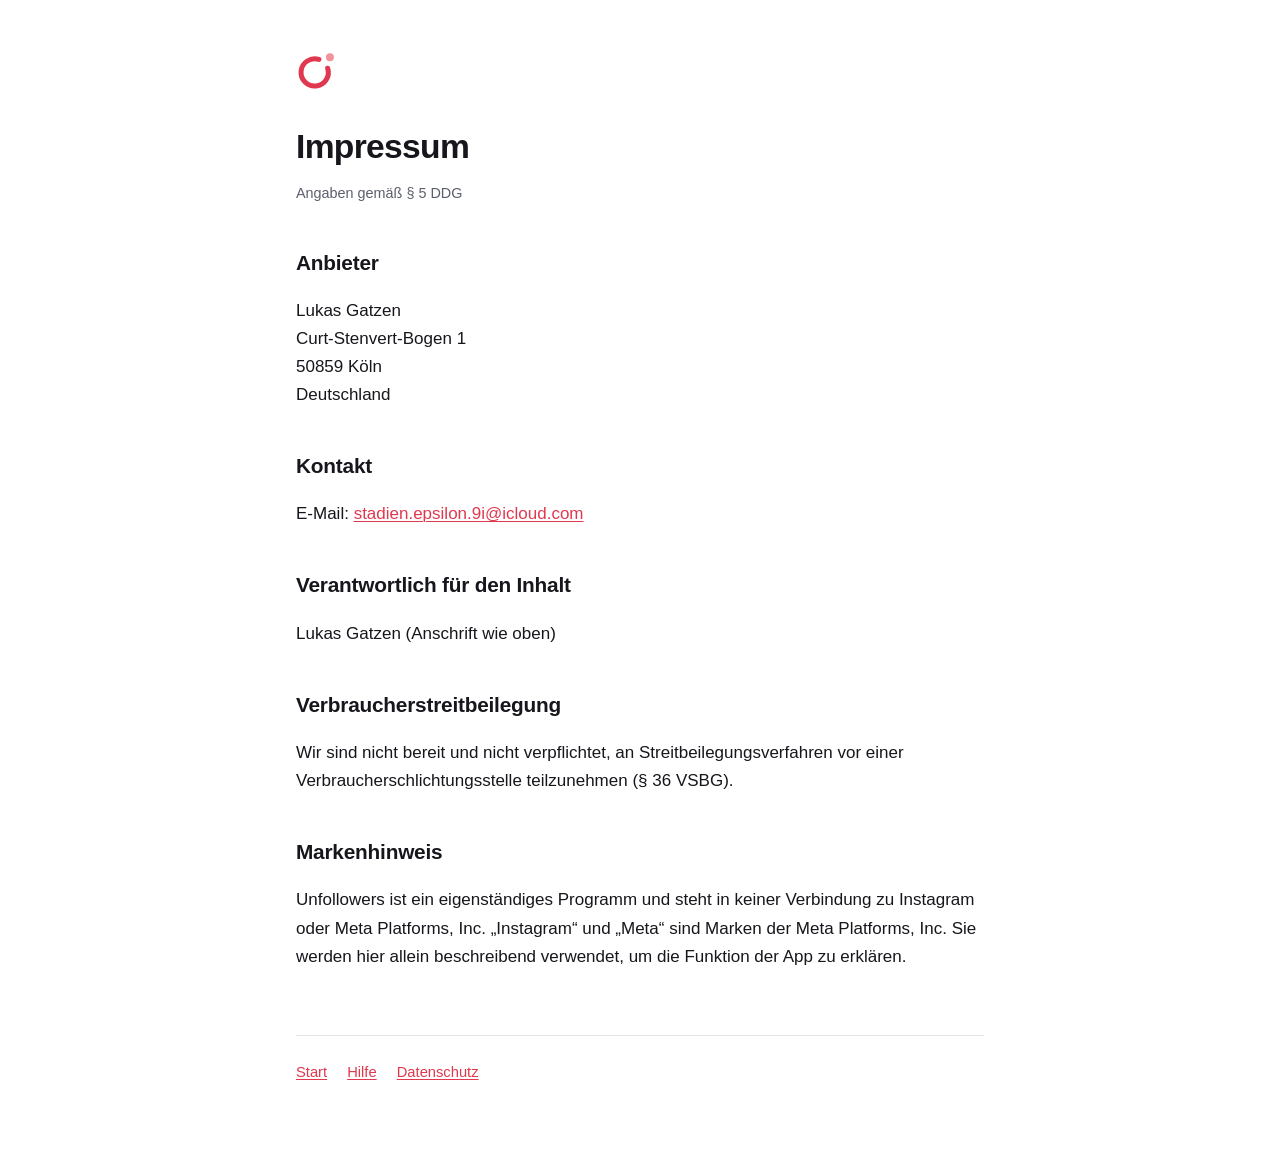
==== impressum.html @ ba099130 "Rechtliche Seiten und Hilfeseite für Unfollowers Impressum nach § 5 DDG, Datenschutzerklärung, Hilfe" ====
<!DOCTYPE html>
<html lang="de">
<head>
<meta charset="UTF-8">
<meta name="viewport" content="width=device-width, initial-scale=1">
<title>Impressum — Unfollowers</title>
<link rel="stylesheet" href="style.css">
</head>
<body>

<div class="mark" aria-hidden="true">
    <svg viewBox="0 0 64 64" width="46" height="46" fill="none">
        <path d="M 44.07 28.13 A 19 19 0 1 1 31.87 15.93"
              stroke="var(--accent)" stroke-width="7" stroke-linecap="round"/>
        <circle cx="47.2" cy="12.8" r="5.5" fill="var(--accent-soft)"/>
    </svg>
</div>

<h1>Impressum</h1>
<p class="meta">Angaben gemäß § 5 DDG</p>

<h2>Anbieter</h2>
<p>
    Lukas Gatzen<br>
    Curt-Stenvert-Bogen 1<br>
    50859 Köln<br>
    Deutschland
</p>

<h2>Kontakt</h2>
<p>
    E-Mail: <a href="mailto:stadien.epsilon.9i@icloud.com">stadien.epsilon.9i@icloud.com</a>
</p>

<h2>Verantwortlich für den Inhalt</h2>
<p>
    Lukas Gatzen (Anschrift wie oben)
</p>

<h2>Verbraucherstreitbeilegung</h2>
<p>
    Wir sind nicht bereit und nicht verpflichtet, an Streitbeilegungsverfahren vor einer
    Verbraucherschlichtungsstelle teilzunehmen (§ 36 VSBG).
</p>

<h2>Markenhinweis</h2>
<p>
    Unfollowers ist ein eigenständiges Programm und steht in keiner Verbindung zu
    Instagram oder Meta Platforms, Inc. „Instagram“ und „Meta“ sind Marken der
    Meta Platforms, Inc. Sie werden hier allein beschreibend verwendet, um die
    Funktion der App zu erklären.
</p>

<nav class="footer">
    <a href="index.html">Start</a>
    <a href="support.html">Hilfe</a>
    <a href="privacy.html">Datenschutz</a>
</nav>

</body>
</html>
---- style.css ----
/* Unfollowers — gemeinsame Gestaltung der Rechts- und Hilfeseiten.
   Hell und dunkel, weil die Seiten meist vom iPhone aus geöffnet werden.
   Die Farben stammen aus derselben Palette wie die App (Views/Theme.swift). */

:root {
    --bg: #ffffff;
    --surface: #f5f5f7;
    --text: #16161c;
    --muted: #5b5f6b;
    --border: #e3e4e9;
    --accent: #e0384f;      /* auf Weiß dunkler als in der App, sonst zu blass */
    --accent-soft: #f2929c;
    --gain: #17916a;
    --attention: #a56b09;
}

@media (prefers-color-scheme: dark) {
    :root {
        --bg: #0b0b0f;
        --surface: #15151c;
        --text: #f2f1ee;
        --muted: #9ca0ab;
        --border: #262630;
        --accent: #fb6773;
        --accent-soft: #ffb0b6;
        --gain: #4fd6a0;
        --attention: #f2b544;
    }
}

* { box-sizing: border-box; }

body {
    font-family: -apple-system, BlinkMacSystemFont, "Segoe UI", Roboto, sans-serif;
    max-width: 46rem;
    margin: 0 auto;
    padding: 3rem 1.5rem 5rem;
    background: var(--bg);
    color: var(--text);
    line-height: 1.65;
    font-size: 17px;
    -webkit-text-size-adjust: 100%;
}

/* Dasselbe Motiv wie das App-Symbol: ein Kreis mit einer Lücke und ein Punkt,
   der ihn verlassen hat. */
.mark { margin-bottom: 1.5rem; }

h1 { font-size: 2.1rem; line-height: 1.2; margin: 0 0 .35rem; letter-spacing: -.02em; }
h2 { font-size: 1.3rem; margin: 2.5rem 0 .75rem; letter-spacing: -.01em; }
h3 { font-size: 1.05rem; margin: 1.75rem 0 .5rem; }

.tagline { color: var(--muted); margin: 0 0 2rem; font-size: 1.05rem; }
.meta { color: var(--muted); font-size: .9rem; }

a { color: var(--accent); text-decoration-thickness: 1px; text-underline-offset: 2px; }

code {
    font-family: ui-monospace, SFMono-Regular, Menlo, monospace;
    background: var(--surface);
    border: 1px solid var(--border);
    border-radius: 5px;
    padding: .1em .4em;
    font-size: .88em;
}

.card {
    background: var(--surface);
    border: 1px solid var(--border);
    border-radius: 12px;
    padding: 1.1rem 1.3rem;
    margin: 1.25rem 0;
}
.card h3 { margin-top: 0; }
.card p:last-child, .card ul:last-child, .card ol:last-child { margin-bottom: 0; }

/* Hervorhebung für das, was diese App von den anderen ihrer Art unterscheidet. */
.card.highlight { border-color: var(--accent); }

ol, ul { padding-left: 1.4rem; }
li { margin: .35rem 0; }

dl { margin: 1.25rem 0; }
dt { font-weight: 600; margin-top: 1.1rem; }
dd { margin: .2rem 0 0; color: var(--muted); }

nav.footer {
    margin-top: 4rem;
    padding-top: 1.5rem;
    border-top: 1px solid var(--border);
    font-size: .92rem;
    color: var(--muted);
}
nav.footer a { margin-right: 1rem; }
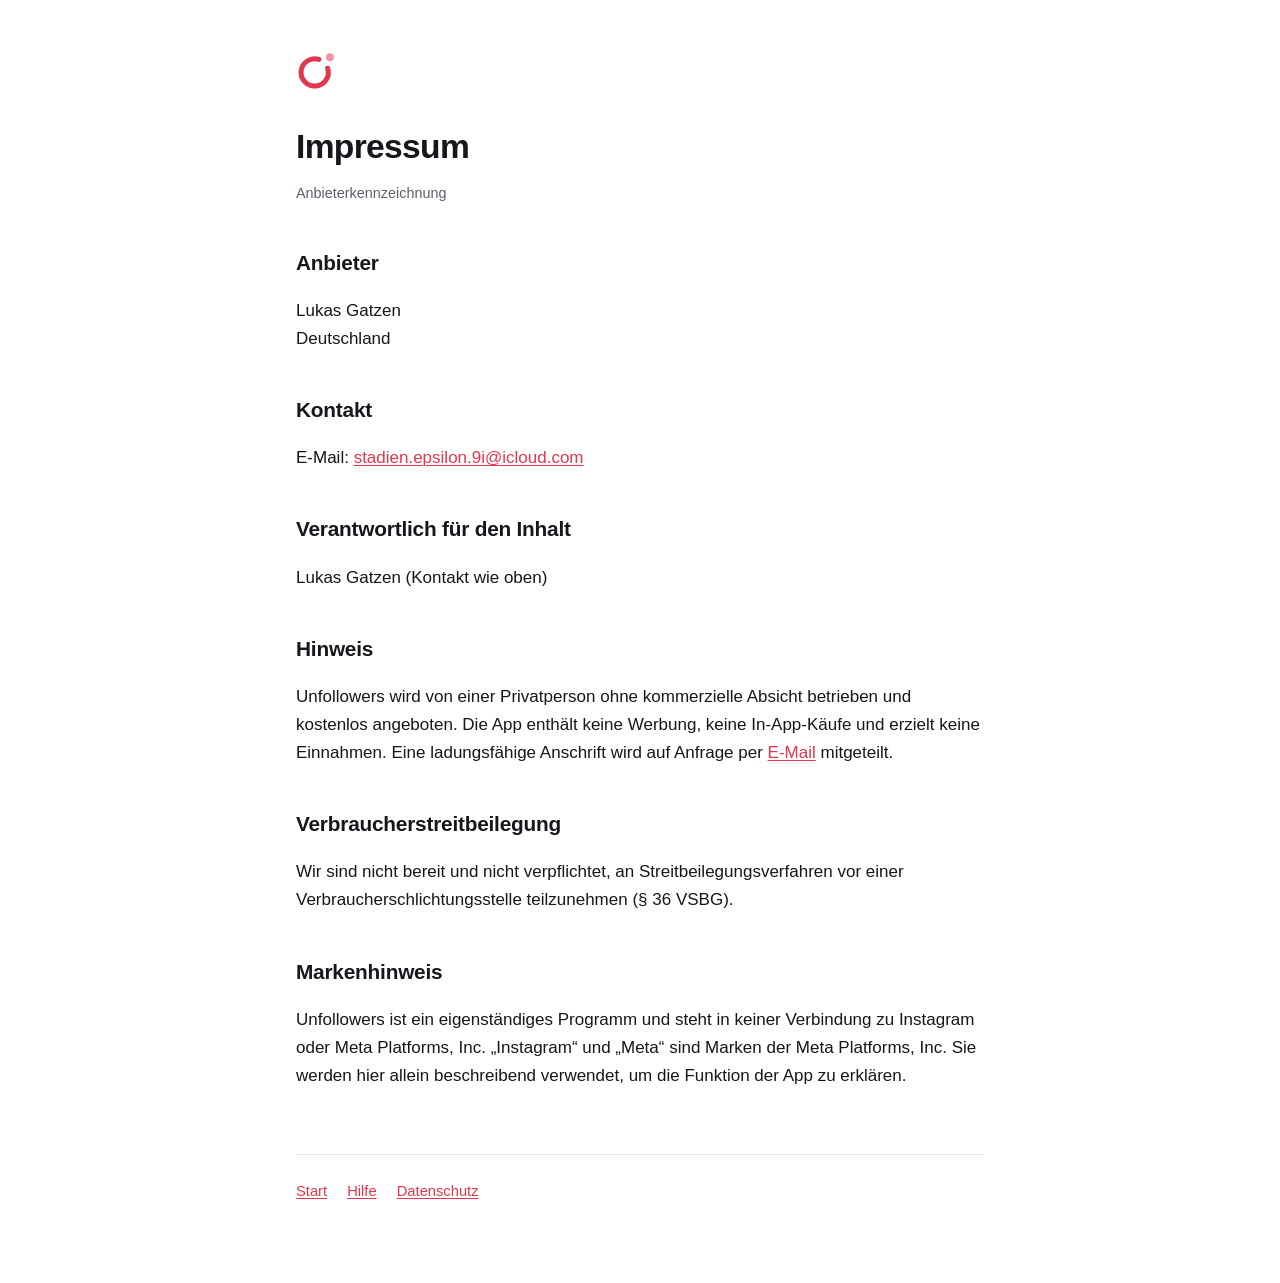
==== commit 319e0fa6: "Anbieterkennzeichnung ohne Anschrift Nicht-kommerzielles Angebot: Name, E-Mail und Hinweis auf den B" ====
--- a/impressum.html
+++ b/impressum.html
@@ -17,13 +17,11 @@
 </div>
 
 <h1>Impressum</h1>
-<p class="meta">Angaben gemäß § 5 DDG</p>
+<p class="meta">Anbieterkennzeichnung</p>
 
 <h2>Anbieter</h2>
 <p>
     Lukas Gatzen<br>
-    Curt-Stenvert-Bogen 1<br>
-    50859 Köln<br>
     Deutschland
 </p>
 
@@ -34,7 +32,14 @@
 
 <h2>Verantwortlich für den Inhalt</h2>
 <p>
-    Lukas Gatzen (Anschrift wie oben)
+    Lukas Gatzen (Kontakt wie oben)
+</p>
+
+<h2>Hinweis</h2>
+<p>
+    Unfollowers wird von einer Privatperson ohne kommerzielle Absicht betrieben und
+    kostenlos angeboten. Die App enthält keine Werbung, keine In-App-Käufe und erzielt keine Einnahmen. Eine ladungsfähige Anschrift wird
+    auf Anfrage per <a href="mailto:stadien.epsilon.9i@icloud.com">E-Mail</a> mitgeteilt.
 </p>
 
 <h2>Verbraucherstreitbeilegung</h2>
